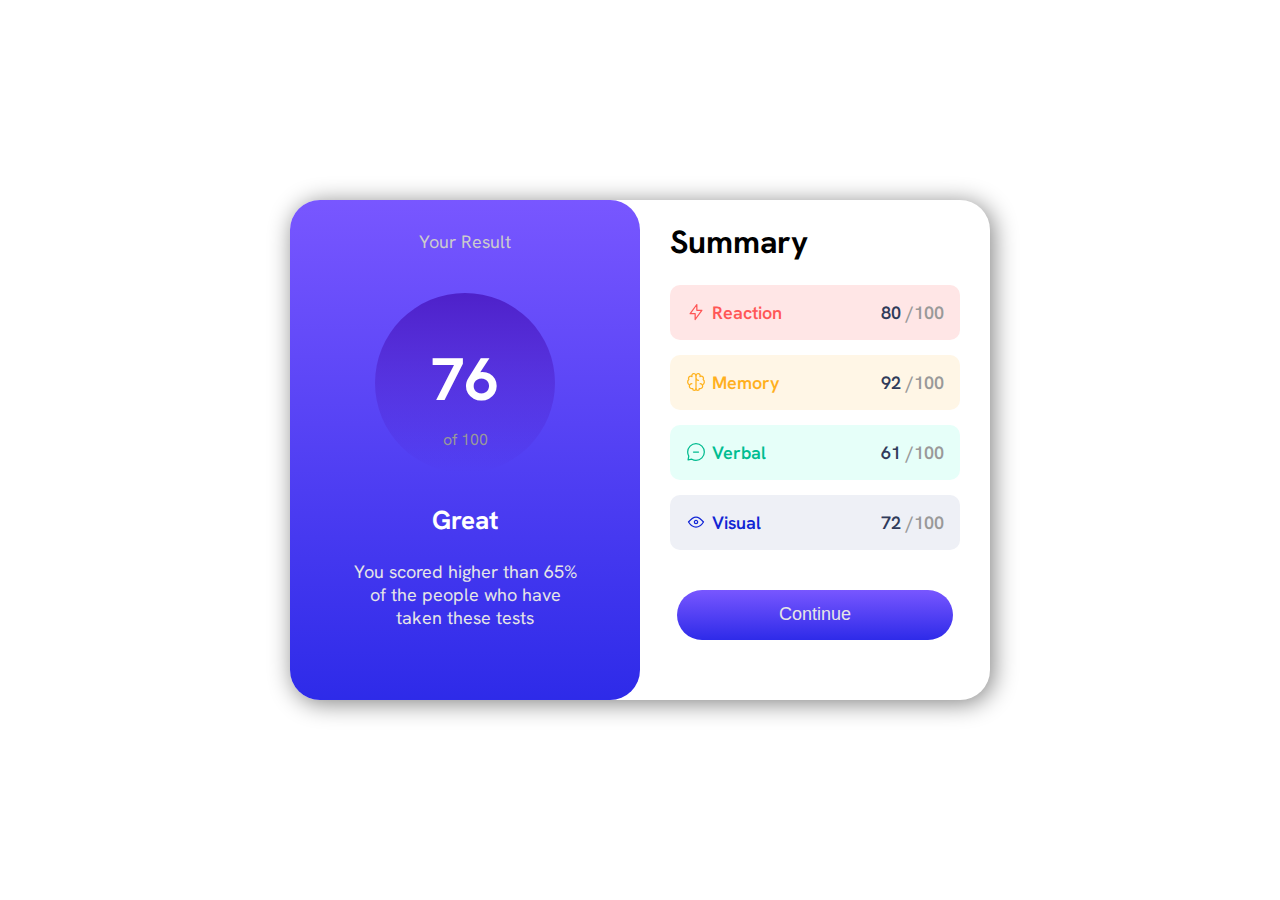
==== index.html @ 6b1ea4af "Initial commit" ====
<!DOCTYPE html>
<html lang="en">
  <head>
    <meta charset="UTF-8" />
    <meta name="viewport" content="width=device-width, initial-scale=1.0" />
    <!-- displays site properly based on user's device -->

    <link
      rel="icon"
      type="image/png"
      sizes="32x32"
      href="./assets/images/favicon-32x32.png"
    />

    <title>Frontend Mentor | Results summary component</title>

    <!-- Feel free to remove these styles or customise in your own stylesheet 👍 -->
    <link rel="stylesheet" href="style.css" />
  </head>
  <body>
    <div class="container">
      <div class="left">
        <p class="start">Your Result</p>
        <div class="result">
          <h1 class="num">76</h1>
          <p>of 100</p>
        </div>
        <div class="result-text">Great</div>
        <p class="end">
          You scored higher than 65% of the people who have taken these tests
        </p>
      </div>

      <div class="right">
        <h1 class="summary">Summary</h1>
        <div class="stats">
          <div class="score red">
            <div class="subject"></div>
            <div class="subject-score">
              <span class="scr">80</span><span>/100</span>
            </div>
          </div>
          <div class="score yellow">
            <div class="subject"></div>
            <div class="subject-score">
              <span class="scr">80</span><span>/100</span>
            </div>
          </div>
          <div class="score green">
            <div class="subject"></div>
            <div class="subject-score">
              <span class="scr">80</span><span>/100</span>
            </div>
          </div>
          <div class="score blue">
            <div class="subject"></div>
            <div class="subject-score">
              <span class="scr">80</span><span>/100</span>
            </div>
          </div>
        </div>
        <button id="btn"  >Continue</button>
      </div>
    </div>
    <script src="main.js"></script>
  </body>
</html>
---- style.css ----
@font-face {
  font-family: Hanken;
  src: url(./assets/fonts/HankenGrotesk-VariableFont_wght.ttf);
}

* {
  box-sizing: border-box;
}

body {
  margin: 0;
  padding: 0;
  height: 100vh;
  display: flex;
  align-items: center;
  justify-content: center;
  font-family: "Hanken", sans-serif;
}

.container {
  width: 700px;
  height: fit-content;
  display: grid;
  grid-template-columns: 50% 50%;
  border-radius: 30px;
  box-shadow: 3px 3px 25px grey;
}

.left,
.right {
  height: 500px;
  display: flex;
  flex-direction: column;
  min-width: 300px;
}

.left {
  align-items: center;
  background: linear-gradient(hsl(252, 100%, 67%), hsl(241, 81%, 54%));
  border-radius: 30px;
  gap: 10px;
}

.right {
  padding-inline: 30px;
  position: relative;
}

.result {
  width: 180px;
  height: 180px;
  border-radius: 90px;
  background: linear-gradient(hsla(256, 72%, 46%, 1), hsla(241, 72%, 46%, 0));
  display: flex;
  flex-direction: column;
  align-items: center;
  justify-content: center;
  line-height: 0.3rem;
}

.start {
  margin-block: 30px;
  color: hsl(0, 0%, 80%);
  font-size: 18px;
}
.num {
  font-size: 60px;
  color: #fff;
  font-family: "Hanken", sans-serif;
  padding-top: 40px;
}

.result p {
  color: hsl(0, 0%, 60%);
  padding-bottom: 10px;
}

.summary {
  font-family: "Hanken", sans-serif;
}

.result-text {
  color: #fff;
  font-size: 26px;
  font-weight: 700;
  margin-top: 20px;
  margin-bottom: -5px;
}
.end {
  text-align: center;
  width: 65%;
  color: hsl(0, 0%, 90%);
  font-size: 18px;
}

.stats {
  display: flex;
  flex-direction: column;
  gap: 15px;
}

.score {
  display: flex;
  align-items: center;
  justify-content: space-between;
  border-radius: 10px;
  padding: 1rem;
  background-color: aqua;
  min-width: 170px;
  font-size: 18px;
  font-weight: 600;
}

button {
  width: 95%;
  height: 50px;
  align-self: center;
  margin-top: 40px;
  border-radius: 50px;
  border: none;
  background: linear-gradient(hsl(252, 100%, 67%), hsl(241, 81%, 54%));
  color: hsl(0, 0%, 90%);
  font-size: 18px;
  cursor: pointer;
}

.red {
  background-color: hsl(0, 100%, 95%);
  color: hsl(0, 100%, 67%);
}

.yellow {
  background-color: hsl(39, 100%, 95%);
  color: hsl(39, 100%, 56%);
}
.green {
  background-color: hsl(166, 100%, 95%);
  color: hsl(166, 100%, 37%);
}
.blue {
  color: hsl(234, 85%, 45%);
  background-color: hsl(224, 30%, 95%);
}

span {
  color: hsl(0, 0%, 60%);
}

.subject {
  display: flex;
  align-items: center;
  gap: 6px;
}

.scr {
  color: hsl(224, 30%, 27%);
  margin-right: 5px;
}

@media screen and (max-width: 430px) {
  .container {
    display: flex;
    flex-direction: column;
  }
}
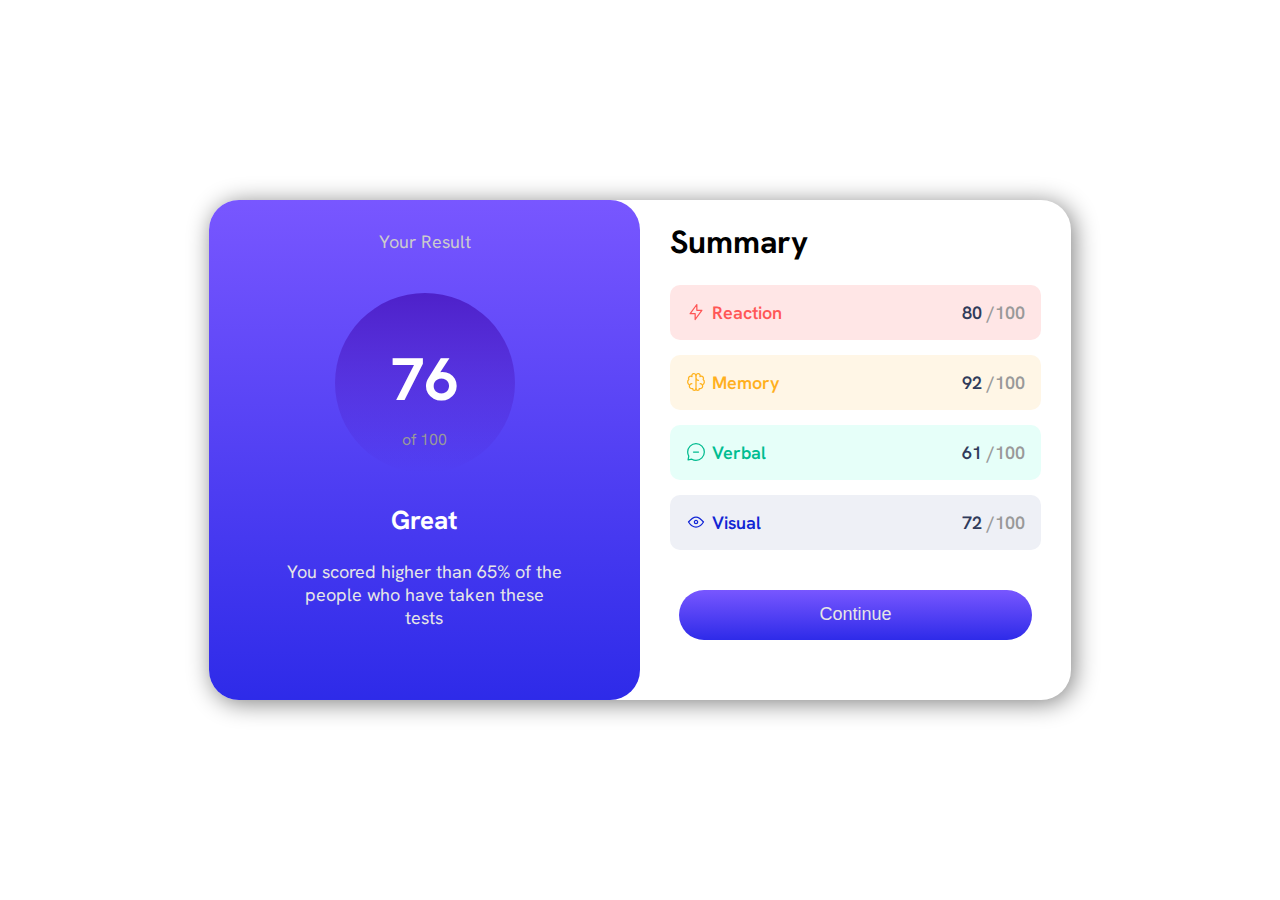
==== commit c45492cb: "rotation issues" ====
--- a/index.html
+++ b/index.html
@@ -13,7 +13,7 @@
     />
 
     <title>Frontend Mentor | Results summary component</title>
-
+<link rel="manifest" href="manifest.json">
     <!-- Feel free to remove these styles or customise in your own stylesheet 👍 -->
     <link rel="stylesheet" href="style.css" />
   </head>
--- a/style.css
+++ b/style.css
@@ -18,7 +18,6 @@
 }
 
 .container {
-  width: 700px;
   height: fit-content;
   display: grid;
   grid-template-columns: 50% 50%;
@@ -163,3 +162,11 @@
     flex-direction: column;
   }
 }
+
+@media screen and (max-height: 430px) and (orientation: landscape) {
+  .container {
+    transform: rotate(-90deg);
+    display: flex;
+    flex-direction: column;
+  }
+}
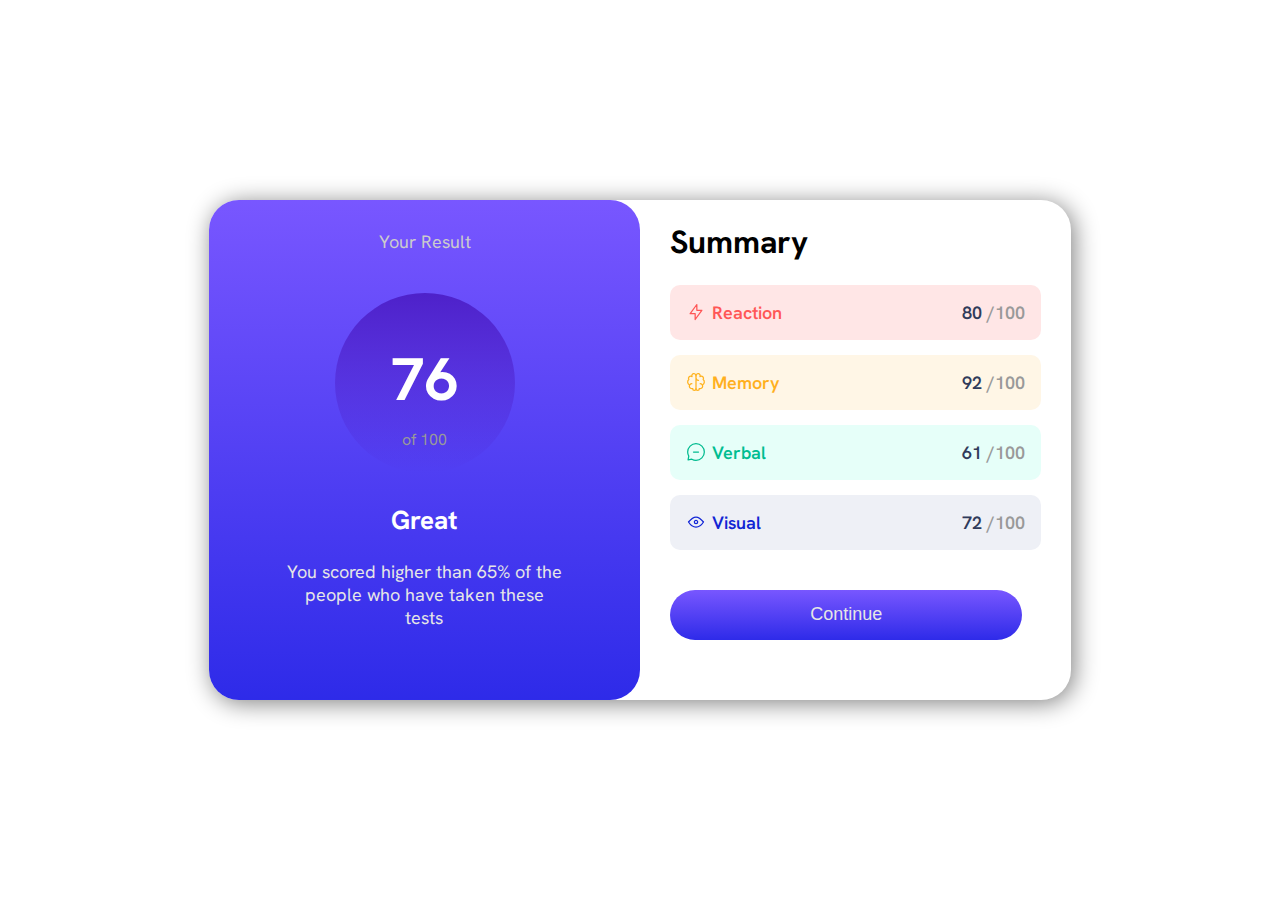
==== commit 625b3bd0: "Miscellaneous" ====
--- a/index.html
+++ b/index.html
@@ -59,7 +59,7 @@
             </div>
           </div>
         </div>
-        <button id="btn"  >Continue</button>
+        <a href="thankyou.html"><button id="btn"  >Continue</button></a>
       </div>
     </div>
     <script src="main.js"></script>
--- a/style.css
+++ b/style.css
@@ -158,15 +158,13 @@
 
 @media screen and (max-width: 430px) {
   .container {
-    display: flex;
-    flex-direction: column;
+    grid-template-columns: 1fr;
   }
 }
 
 @media screen and (max-height: 430px) and (orientation: landscape) {
   .container {
     transform: rotate(-90deg);
-    display: flex;
-    flex-direction: column;
+    grid-template-columns: 1fr;
   }
 }
